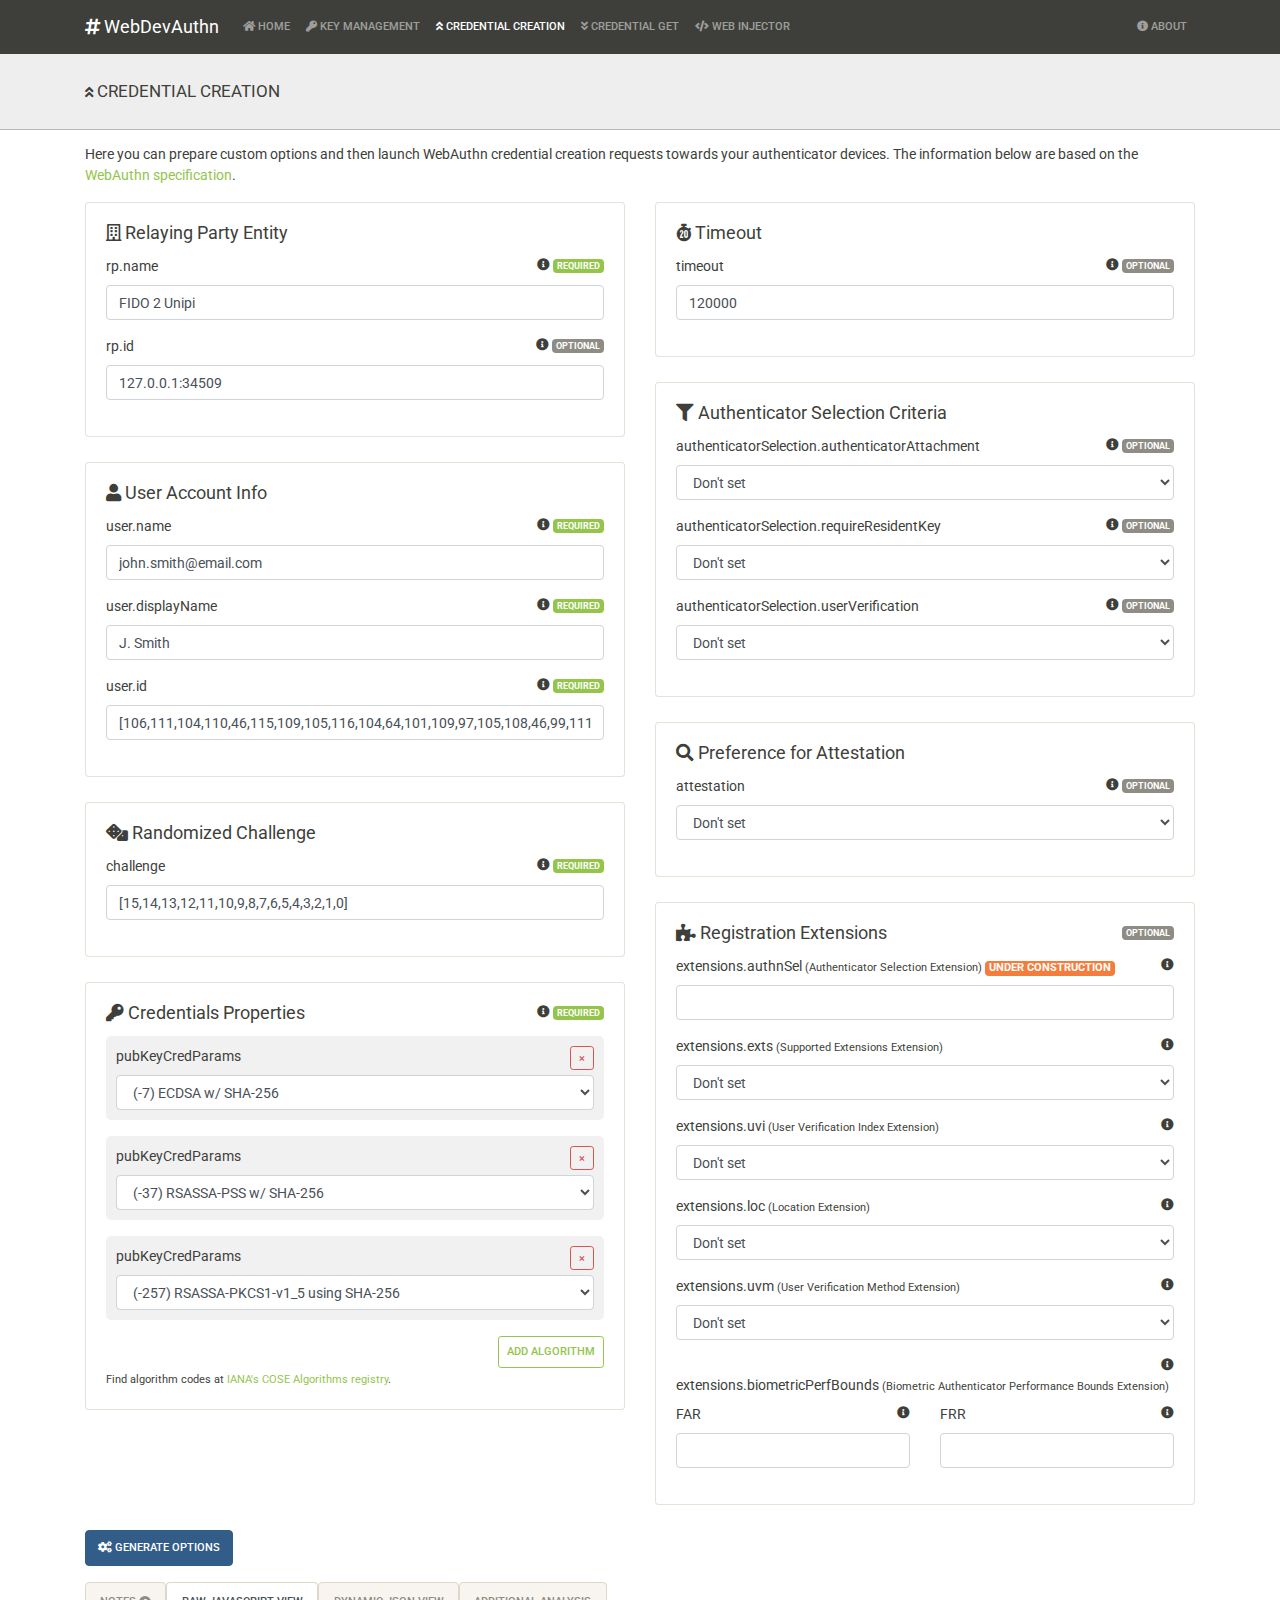
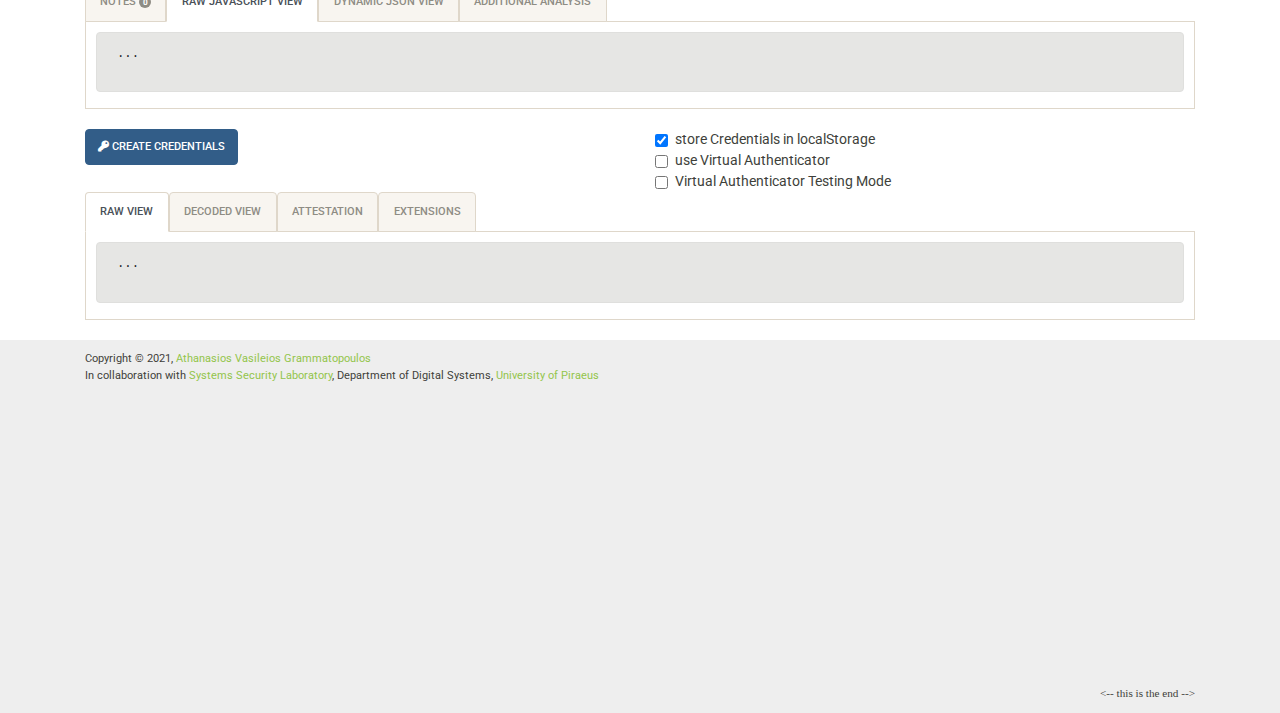
==== credential-creation.html @ 5f717a1f "Initial upload" ====
<!DOCTYPE html>
<html lang="en">
	<head>
		<meta charset="utf-8">
		<title>WebDevAuthn - Credentials Create</title>
		<meta name="description" content="Testing WebAuthn/FIDO2 Javascript API requests and responses">
		<meta name="author" content="UNIPI - FIDO Project 2021">
		<meta name="viewport" content="width=device-width, initial-scale=1, shrink-to-fit=no">

		<link rel="stylesheet" href="css/fontawesome-all.min.css">
		<link rel="stylesheet" href="css/bootstrap.min.css">
		<link rel="stylesheet" href="css/jsNotify.bootstrap.css">
		<link rel="stylesheet" href="css/jsonTree.css">
		<link rel="stylesheet" href="css/webapp.css">
	</head>
	<body>
		<nav class="navbar navbar-expand-lg navbar-dark bg-primary">
			<div class="container">
				<a class="navbar-brand" href="index.html"><i class="fas fa-hashtag"></i> WebDevAuthn</a>
				<button class="navbar-toggler" type="button" data-toggle="collapse" data-target="#navbarSupportedContent" aria-controls="navbarSupportedContent" aria-expanded="false" aria-label="Toggle navigation">
					<span class="navbar-toggler-icon"></span>
				</button>
				<div class="collapse navbar-collapse" id="navbarSupportedContent">
					<ul class="navbar-nav mr-auto">
						<li class="nav-item">
							<a class="nav-link" href="index.html"><i class="fas fa-home"></i> Home</a>
						</li>
						<li class="nav-item">
							<a class="nav-link" href="key-management.html"><i class="fas fa-key"></i> Key Management</a>
						</li>
						<li class="nav-item active">
							<a class="nav-link" href="credential-creation.html"><i class="fas fa-angle-double-up"></i> Credential Creation <span class="sr-only">(current)</span></a>
						</li>
						<li class="nav-item">
							<a class="nav-link" href="credential-get.html"><i class="fas fa-angle-double-down"></i> Credential Get</a>
						</li>
						<li class="nav-item">
							<a class="nav-link" href="web-injector.html"><i class="fas fa-code"></i> Web Injector</a>
						</li>
					</ul>
					<ul class="navbar-nav ml-auto">
						<li class="nav-item">
							<a class="nav-link" href="about.html"><i class="fas fa-info-circle"></i> About</a>
						</li>
					</ul>
				</div>
			</div>
		</nav>

		<!-- Page Title -->
		<div class="main-page-title">
			<div class="container">
				<i class="fas fa-angle-double-up"></i> Credential Creation
			</div>
		</div>

		<!-- Content -->
		<div class="main-container">
			<div class="container">
				<!-- Browser Support { -->
				<div class="row">
					<div class="col-12" id="webauthn-support" style="display: none;">
						<div class="alert alert-warning" role="alert">
							Checking browser's WebAuthn support ...
						</div>
					</div>
					<script src="js/webauthn-support.js"></script>
				</div>
				<!-- } Browser Support -->

				<div class="row">
					<div class="col-12">
						<p>
							Here you can prepare custom options and then launch WebAuthn credential creation requests towards your authenticator devices. The information below are based on the <a href="https://www.w3.org/TR/webauthn/" target="_blank">WebAuthn specification</a>.
						</p>
					</div>

					<div class="col-12 col-md-6 gui-custom-options">
						<!-- Relaying Party -->
						<div class="card">
							<div class="card-body">
								<h5 class="card-title"><i class="far fa-building"></i> Relaying Party Entity</h5>
								<div class="form-group">
									<div class="notes"><i class="fas fa-info-circle" data-toggle="tooltip" title="Human-palatable identifier for the Relying Party, intended only for display"></i> <span class="badge badge-success">REQUIRED</span></div>
									<label for="credential-creation-rp-name">rp.name</label>
									<input type="text" class="form-control" id="credential-creation-rp-name" value="FIDO 2 Unipi">
								</div>
								<div class="form-group">
									<div class="notes"><i class="fas fa-info-circle" data-toggle="tooltip" title="A valid domain string that identifies the WebAuthn Relying Party. It should be the webpage domain or a subset of the domain. Ex. on the page login.example.com, it can be login.example.com or example.com. It ignores port. It requires https. If not specified the webpage domain will be used"></i> <span class="badge badge-secondary">OPTIONAL</span></div>
									<label for="credential-creation-rp-id">rp.id</label>
									<input type="text" class="form-control" id="credential-creation-rp-id" value="">
								</div>
								<script type="text/javascript">
									document.getElementById('credential-creation-rp-id').value = new URL(document.location.href).host;
								</script>
							</div>
						</div>

						<!-- User -->
						<div class="card">
							<div class="card-body">
								<h5 class="card-title"><i class="fas fa-user"></i> User Account Info</h5>
								<div class="form-group">
									<div class="notes"><i class="fas fa-info-circle" data-toggle="tooltip" title="Human-palatable identifier for the user account, intended only for display, helping distinguish form other user. The relay party MAY let the user choose this value (ex. john.smith@email.com or +306901234567)"></i> <span class="badge badge-success">REQUIRED</span></div>
									<label for="credential-creation-user-name">user.name</label>
									<input type="text" class="form-control" id="credential-creation-user-name" value="john.smith@email.com">
								</div>
								<div class="form-group">
									<div class="notes"><i class="fas fa-info-circle" data-toggle="tooltip" title="Human-palatable name for the user account, intended only for display. The relay party SHOULD let the user choose this value (ex. J. Smith)"></i> <span class="badge badge-success">REQUIRED</span></div>
									<label for="credential-creation-user-displayName">user.displayName</label>
									<input type="text" class="form-control" id="credential-creation-user-displayName" value="J. Smith">
								</div>
								<div class="form-group">
									<div class="notes"><i class="fas fa-info-circle" data-toggle="tooltip" title="User id that maps credentials to the rp user entity. The relay party sets this value."></i> <span class="badge badge-success">REQUIRED</span></div>
									<label for="credential-creation-user-id">user.id</label>
									<input type="text" class="form-control" id="credential-creation-user-id" value="">
								</div>
								<script type="text/javascript">
									document.getElementById('credential-creation-user-id').value = JSON.stringify(document.getElementById('credential-creation-user-name').value.split('').map(function (c) {return c.charCodeAt (0);}));
								</script>
							</div>
						</div>

						<!-- Challenge -->
						<div class="card">
							<div class="card-body">
								<h5 class="card-title"><i class="fas fa-dice"></i> Randomized Challenge</h5>
								<div class="form-group">
									<div class="notes"><i class="fas fa-info-circle" data-toggle="tooltip" title="Randomized challenge generated by the relay party server, to avoid replay attacks. Should not be guessable, thus it SHOULD be at least 16 bytes long."></i> <span class="badge badge-success">REQUIRED</span></div>
									<label for="credential-creation-challenge">challenge</label>
									<input type="text" class="form-control" id="credential-creation-challenge" value="">
								</div>
								<script type="text/javascript">
									document.getElementById('credential-creation-challenge').value = (function() {
										let id = [];
										for (var i = 16 -1; i >= 0; i--) id.push(i);
										return JSON.stringify(id);
									})();
								</script>
							</div>
						</div>
						
						<!-- Credentials -->
						<div class="card">
							<div class="card-body">
								<div class="notes"><i class="fas fa-info-circle" data-toggle="tooltip" title="Information about the properties of the credentials to be created. Sequence from the most preferred to the least preferred."></i> <span class="badge badge-success">REQUIRED</span></div>
								<h5 class="card-title"><i class="fas fa-key"></i> Credentials Properties</h5>
								<div id="credential-creation-pubKeyCredParams-wrapper"></div>
								<button type="button" class="btn btn-outline-success btn-sm" id="credential-creation-pubKeyCredParams-add" style="float: right;">Add Algorithm</button>
								<div style="clear: both;"></div>
								<small>Find algorithm codes at <a href="https://www.iana.org/assignments/cose/cose.xhtml#algorithms" target="_blank">IANA's COSE Algorithms registry</a>.</small>
							</div>
						</div>
					</div>

					<div class="col-12 col-md-6 gui-custom-options">
						<!-- Timeout -->
						<div class="card">
							<div class="card-body">
								<h5 class="card-title"><i class="fas fa-stopwatch-20"></i> Timeout</h5>
								<div class="form-group">
									<div class="notes"><i class="fas fa-info-circle" data-toggle="tooltip" title="Timeout hint. Time, in milliseconds, that the caller is willing to wait."></i> <span class="badge badge-secondary">OPTIONAL</span></div>
									<label for="credential-creation-timeout">timeout</label>
									<input type="text" class="form-control" id="credential-creation-timeout" value="120000">
								</div>
							</div>
						</div>
						
						<!-- Authenticator Criteria -->
						<div class="card">
							<div class="card-body">
								<h5 class="card-title"><i class="fas fa-filter"></i> Authenticator Selection Criteria</h5>
								<div class="form-group">
									<div class="notes"><i class="fas fa-info-circle" data-toggle="tooltip" title="Select authenticator options. Built in platform authenticator (`platform`), or Mobile authenticator usable on many platforms (`cross-platform`)"></i> <span class="badge badge-secondary">OPTIONAL</span></div>
									<label for="credential-creation-authenticatorSelection-authenticatorAttachment">authenticatorSelection.authenticatorAttachment</label>
									<select class="form-control" id="credential-creation-authenticatorSelection-authenticatorAttachment">
										<option value="" selected="selected">Don't set</option>
										<option value="platform">platform</option>
										<option value="cross-platform">cross-platform</option>
									</select>
								</div>
								<div class="form-group">
									<div class="notes"><i class="fas fa-info-circle" data-toggle="tooltip" title="Require support for Resident Credentials. [The default value is `false`]"></i> <span class="badge badge-secondary">OPTIONAL</span></div>
									<label for="credential-creation-authenticatorSelection-requireResidentKey">authenticatorSelection.requireResidentKey</label>
									<select class="form-control" id="credential-creation-authenticatorSelection-requireResidentKey">
										<option value="" selected="selected">Don't set</option>
										<option value="true">true</option>
										<option value="false">false (default)</option>
									</select>
								</div>
								<div class="form-group">
									<div class="notes"><i class="fas fa-info-circle" data-toggle="tooltip" title="Requires user verification (`required`) or Prefer user verification (`preferred`)or Do not want user verification (`discouraged`). [The default value is `preferred`]"></i> <span class="badge badge-secondary">OPTIONAL</span></div>
									<label for="credential-creation-authenticatorSelection-userVerification">authenticatorSelection.userVerification</label>
									<select class="form-control" id="credential-creation-authenticatorSelection-userVerification">
										<option value="" selected="selected">Don't set</option>
										<option value="required">required</option>
										<option value="preferred">preferred (default)</option>
										<option value="discouraged">discouraged</option>
									</select>
								</div>
							</div>
						</div>
						
						<!-- Attestation -->
						<div class="card">
							<div class="card-body">
								<h5 class="card-title"><i class="fas fa-search"></i> Preference for Attestation</h5>
								<div class="form-group">
									<div class="notes"><i class="fas fa-info-circle" data-toggle="tooltip" title="Preference for attestation conveyance. No attestation (`none`) or client MAY replace the authenticator-generated attestation statements with attestation statements generated by an Anonymization CA (`indirect`) or attestation statement as generated by the authenticator (`direct`)."></i> <span class="badge badge-secondary">OPTIONAL</span></div>
									<label for="credential-creation-attestation">attestation</label>
									<select class="form-control" id="credential-creation-attestation">
										<option value="" selected="selected">Don't set</option>
										<option value="none">none</option>
										<option value="indirect">indirect</option>
										<option value="direct">direct</option>
										<option value="enterprise">enterprise</option>
									</select>
								</div>
							</div>
						</div>
						
						<!-- Extensions -->
						<div class="card">
							<div class="card-body">
								<div class="notes"><span class="badge badge-secondary">OPTIONAL</span></div>
								<h5 class="card-title"><i class="fas fa-puzzle-piece"></i> Registration Extensions</h5>
								<div class="form-group">
									<div class="notes"><i class="fas fa-info-circle" data-toggle="tooltip" title="This allows a RP to guide the selection of the authenticator that will be leveraged when creating the credential. It is intended primarily for Relying Parties that wish to tightly control the experience around credential creation."></i></div>
									<label for="credential-creation-extensions-authnSel">extensions.authnSel <small>(Authenticator Selection Extension)</small> <span class="badge badge-warning">UNDER CONSTRUCTION</span></label>
									<input type="text" class="form-control" id="credential-creation-extensions-authnSel" value="">
								</div>
								<div class="form-group">
									<div class="notes"><i class="fas fa-info-circle" data-toggle="tooltip" title="This extension enables the RP to determine which extensions the authenticator supports."></i></div>
									<label for="credential-creation-extensions-exts">extensions.exts <small>(Supported Extensions Extension)</small></label>
									<select class="form-control" id="credential-creation-extensions-exts">
										<option value="" selected="selected">Don't set</option>
										<option value="true">true</option>
									</select>
								</div>
								<div class="form-group">
									<div class="notes"><i class="fas fa-info-circle" data-toggle="tooltip" title="This extension enables use of a user verification index."></i></div>
									<label for="credential-creation-extensions-uvi">extensions.uvi <small>(User Verification Index Extension)</small></label>
									<select class="form-control" id="credential-creation-extensions-uvi">
										<option value="" selected="selected">Don't set</option>
										<option value="true">true</option>
									</select>
								</div>
								<div class="form-group">
									<div class="notes"><i class="fas fa-info-circle" data-toggle="tooltip" title="This extension provides the authenticator's current location to the RP."></i></div>
									<label for="credential-creation-extensions-loc">extensions.loc <small>(Location Extension)</small></label>
									<select class="form-control" id="credential-creation-extensions-loc">
										<option value="" selected="selected">Don't set</option>
										<option value="true">true</option>
									</select>
								</div>
								<div class="form-group">
									<div class="notes"><i class="fas fa-info-circle" data-toggle="tooltip" title="This extension enables use of a user verification method."></i></div>
									<label for="credential-creation-extensions-uvm">extensions.uvm <small>(User Verification Method Extension)</small></label>
									<select class="form-control" id="credential-creation-extensions-uvm">
										<option value="" selected="selected">Don't set</option>
										<option value="true">true</option>
									</select>
								</div>
								<div class="form-group">
									<div class="notes"><i class="fas fa-info-circle" data-toggle="tooltip" title="This extension allows RPs to specify the desired performance bounds for selecting biometric authenticators as candidates to be employed in a registration ceremony."></i></div>
									<label>extensions.biometricPerfBounds <small>(Biometric Authenticator Performance Bounds Extension)</small></label>
									<div class="row">
										<div class="col">
											<div class="notes"><i class="fas fa-info-circle" data-toggle="tooltip" title="The FAR is the maximum false acceptance rate for a biometric authenticator allowed by the RP."></i></div>
											<label for="credential-creation-extensions-biometricPerfBounds-far">FAR</label>
											<input type="text" class="form-control" id="credential-creation-extensions-biometricPerfBounds-far" value="">
										</div>
										<div class="col">
											<div class="notes"><i class="fas fa-info-circle" data-toggle="tooltip" title="The FRR is the maximum false rejection rate for a biometric authenticator allowed by the RP."></i></div>
											<label for="credential-creation-extensions-biometricPerfBounds-frr">FRR</label>
											<input type="text" class="form-control" id="credential-creation-extensions-biometricPerfBounds-frr" value="">
										</div>
									</div>
								</div>
							</div>
						</div>
					</div>
				</div>

				<div class="row">
					<!-- Options Section -->
					<div class="col-12">
						<p><button type="button" class="btn btn-primary" id="credential-creation-generate"><i class="fas fa-cogs"></i> Generate Options</button></p>
					</div>
					<div class="col-12">
						<ul class="nav nav-tabs">
							<li class="nav-item">
								<a class="nav-link" data-toggle="tab" href="#credential-creation-options-notes-wrapper">Notes <span id="credential-creation-options-notes-notification" class="badge rounded-pill bg-dark" style="color: white;">0</span></a>
							</li>
							<li class="nav-item">
								<a class="nav-link active" data-toggle="tab" href="#credential-creation-options-raw-wrapper">Raw Javascript View</a>
							</li>
							<li class="nav-item">
								<a class="nav-link" data-toggle="tab" href="#credential-creation-options-dynamic-wrapper">Dynamic JSON View</a>
							</li>
							<li class="nav-item">
								<a class="nav-link" data-toggle="tab" href="#credential-creation-options-additional-wrapper">Additional Analysis</a>
							</li>
						</ul>
						<div class="tab-content">
							<div class="tab-pane fade" id="credential-creation-options-notes-wrapper">
								<div class="alert alert-secondary" role="alert">
									<div id="credential-creation-options-notes">...</div>
								</div>
							</div>
							<div class="tab-pane fade active show" id="credential-creation-options-raw-wrapper">
								<div class="alert alert-secondary" role="alert">
									<pre id="credential-creation-options-raw">...</pre>
								</div>
							</div>
							<div class="tab-pane fade" id="credential-creation-options-dynamic-wrapper">
								<div class="alert alert-secondary" role="alert">
									<div id="credential-creation-options-dynamic">...</div>
								</div>
							</div>
							<div class="tab-pane fade" id="credential-creation-options-additional-wrapper">
								<div class="alert alert-secondary" role="alert">
									<div id="credential-creation-options-additional">...</div>
								</div>
							</div>
						</div>
					</div>

					<!-- Credentials Section -->
					<div class="col-12 col-sm-6">
						<p><button type="button" class="btn btn-primary" id="credential-creation-create"><i class="fas fa-key"></i> Create Credentials</button></p>
					</div>
					<div class="col-12 col-sm-6">
						<div class="form-check">
							<input class="form-check-input" type="checkbox" value="" id="store-credentials-checkbox">
							<label class="form-check-label" for="store-credentials-checkbox">store Credentials in localStorage</label>
						</div>
						<div class="form-check">
							<input class="form-check-input" type="checkbox" value="" id="virtual-authenticator-checkbox">
							<label class="form-check-label" for="virtual-authenticator-checkbox">use Virtual Authenticator</label>
						</div>
						<div class="form-check">
							<input class="form-check-input" type="checkbox" value="" id="virtual-testing-checkbox">
							<label class="form-check-label" for="virtual-testing-checkbox">Virtual Authenticator Testing Mode</label>
						</div>
					</div>
					<div class="col-12" id="virtual-testing-options" style="display: none;">
						<div class="alert alert-secondary" role="alert" style="color: black;">
							<!-- Tests -->
							<div class="row">

								<div class="col-12 col-sm-6">
										<div class="form-check">
										<input class="form-check-input" type="checkbox" value="" id="testing-freezeUserVerificationFlag-checkbox">
										<label class="form-check-label" for="testing-freezeUserVerificationFlag-checkbox">Freeze User Verification Flag</label>
									</div>
								</div>
								<div class="col-12 col-sm-6">
									<select class="form-control form-control-sm" id="testing-freezeUserVerificationFlag-value">
										<option value="true">True</option>
										<option value="false" selected="selected">False</option>
									</select>
								</div>

								<div class="col-12 col-sm-6">
									<div class="form-check">
										<input class="form-check-input" type="checkbox" value="" id="testing-relayPartyID-checkbox">
										<label class="form-check-label" for="testing-relayPartyID-checkbox">Swap Relay Party ID</label>
									</div>
								</div>
								<div class="col-12 col-sm-6">
									<input type="text" class="form-control form-control-sm" id="testing-relayPartyID-value" value="example.com"/>
								</div>

								<div class="col-12 col-sm-6">
									<div class="form-check">
										<input class="form-check-input" type="checkbox" value="" id="testing-origin-checkbox">
										<label class="form-check-label" for="testing-origin-checkbox">Swap Origin</label>
									</div>
								</div>
								<div class="col-12 col-sm-6">
									<input type="text" class="form-control form-control-sm" id="testing-origin-value" value="https://example.com"/>
								</div>

								<div class="col-12 col-sm-6">
									<div class="form-check">
										<input class="form-check-input" type="checkbox" value="" id="testing-algorithm-checkbox">
										<label class="form-check-label" for="testing-algorithm-checkbox">Override Signature Algorithm</label>
									</div>
								</div>
								<div class="col-12 col-sm-6">
									<input type="number" class="form-control form-control-sm" id="testing-algorithm-value" value="-7"/>
								</div>

								<div class="col-12 col-sm-6">
										<div class="form-check">
										<input class="form-check-input" type="checkbox" value="" id="testing-aaguid-checkbox">
										<label class="form-check-label" for="testing-aaguid-checkbox">Clone AAGUID</label>
									</div>
								</div>
								<div class="col-12 col-sm-6">
									<select class="form-control form-control-sm" id="testing-aaguid-value">
										<option value="6028b017-b1d4-4c02-b4b3-afcdafc96bb2">Windows Hello software (6028b017-b1d4-4c02-b4b3-afcdafc96bb2)</option>
										<option value="08987058-cadc-4b81-b6e1-30de50dcbe96">Windows Hello hardware (08987058-cadc-4b81-b6e1-30de50dcbe96)</option>
										<option value="2fc0579f-8113-47ea-b116-bb5a8db9202a">YubiKey 5 NFC (2fc0579f-8113-47ea-b116-bb5a8db9202a)</option>
										<option value="149a2021-8ef6-4133-96b8-81f8d5b7f1f5">Security Key NFC (149a2021-8ef6-4133-96b8-81f8d5b7f1f5)</option>
										<option value="8876631b-d4a0-427f-5773-0ec71c9e0279">Solo FIDO2 (8876631b-d4a0-427f-5773-0ec71c9e0279)</option>
										<option value="45665e06-0798-4edf-b245-37a271ec9c2f">KEY-ID FIDO2 key (45665e06-0798-4edf-b245-37a271ec9c2f)</option>
									</select>
								</div>

								<div class="col-12 col-sm-6">
										<div class="form-check">
										<input class="form-check-input" type="checkbox" value="" id="testing-forceResidentKey-checkbox">
										<label class="form-check-label" for="testing-forceResidentKey-checkbox">Force Resident Key</label>
									</div>
								</div>
								<div class="col-12 col-sm-6">
								</div>

							</div>
						</div>
					</div>
					<div class="col-12">
						<ul class="nav nav-tabs">
							<li class="nav-item">
								<a class="nav-link active" data-toggle="tab" href="#credential-creation-response-raw-wrapper">Raw View</a>
							</li>
							<li class="nav-item">
								<a class="nav-link" data-toggle="tab" href="#credential-creation-response-decoded-wrapper">Decoded View</a>
							</li>
							<li class="nav-item">
								<a class="nav-link" data-toggle="tab" href="#credential-creation-response-decoded-attestation-wrapper">Attestation</a>
							</li>
							<li class="nav-item">
								<a class="nav-link" data-toggle="tab" href="#credential-creation-response-ext-wrapper">Extensions</a>
							</li>
						</ul>
						<div class="tab-content">
							<div class="tab-pane fade active show" id="credential-creation-response-raw-wrapper">
								<div class="alert alert-secondary" role="alert">
									<pre id="credential-creation-response-raw">...</pre>
								</div>
							</div>
							<div class="tab-pane fade" id="credential-creation-response-decoded-wrapper">
								<div class="alert alert-secondary" role="alert">
									<pre id="credential-creation-response-decoded">...</pre>
								</div>
							</div>
							<div class="tab-pane fade" id="credential-creation-response-decoded-attestation-wrapper">
								<div class="alert alert-secondary" role="alert">
									<pre id="credential-creation-response-decoded-attestation">...</pre>
								</div>
								<div style="padding-bottom: 10px;">
									<a id="credential-creation-response-certificate-download" class="btn btn-primary btn-sm" style="display: none;">Download Certificate</a>
								</div>
							</div>
							<div class="tab-pane fade" id="credential-creation-response-ext-wrapper">
								<div class="alert alert-secondary" role="alert">
									<pre id="credential-creation-response-ext">...</pre>
								</div>
							</div>
						</div>
					</div>

					<!-- Credentials Send Back Section -->
					<div class="col-12" style="display: none;">
						<p><button type="button" class="btn btn-primary" id="credential-creation-send"><i class="fas fa-angle-double-left"></i> <i class="fas fa-key"></i> Send Credentials Response</button></p>
					</div>
				</div>
			</div>
		</div>
		<div class="container footer">
			<div class="row">
				<div class="col-12">
					<div>Copyright &copy; 2021, <a href="https://github.com/GramThanos">Athanasios Vasileios Grammatopoulos</a></div>
					<div>In collaboration with <a href="https://ssl.ds.unipi.gr/">Systems Security Laboratory</a>, Department of Digital Systems, <a href="https://www.unipi.gr/">University of Piraeus</a></div>
				</div>
				<div class="col-12">
					<div style="height:300px;"></div>
					<div style="text-align: right;font-family: Consolas;">&lt;-- this is the end --&gt;</div>
				</div>
			</div>
		</div>

		<script src="js/jquery-3.5.1.slim.min.js"></script>
		<script src="js/popper.min.js"></script>
		<script src="js/bootstrap.min.js"></script>
		<script src="js/jsNotify.bundle.js"></script>
		<script src="js/lodash.js"></script>
		<script src="js/cbor.js"></script>
		<script src="js/jsonTree.js"></script>
		<script src="js/credentials-storage.js"></script>
		<script type="text/javascript">
			// Tooltips
			$(function() {$('[data-toggle="tooltip"]').tooltip()});
		</script>

		<!-- Randomness Tests - https://github.com/mzsoltmolnar/random-bitstream-tester -->
		<script src="js/random-tests.js"></script>

		<script src="js/falcon.js"></script>
		<script src="js/crypto-extend.js"></script>
		
		<script src="js/webauthn-tools.js"></script>
		<script src="js/webauthn-authenticator.js"></script>
		<script src="js/webauthn-create.js"></script>
	</body>
</html>
---- css/jsonTree.css ----
/*
 * JSON Tree Viewer
 * http://github.com/summerstyle/jsonTreeViewer
 *
 * Copyright 2017 Vera Lobacheva (http://iamvera.com)
 * Released under the MIT license (LICENSE.txt)
 *
 * Modified by GramThanos
 */

/* Background for the tree. May use for <body> element */
.jsontree_bg {
    background: #FFF;
}

/* Styles for the container of the tree (e.g. fonts, margins etc.) */
.jsontree_tree_wrapper > .jsontree_tree {
    margin-left: 0px;
    padding-left: 0px;
    overflow-x: auto;
}

.jsontree_tree {
    word-break: break-all;
    margin-left: 14px;
    padding-left: 14px;
    font-family: 'PT Mono', monospace;
    font-size: 14px;
    color: #000000;
}
.jsontree_tree li {
    list-style-type: none;
    line-height: 18px;
    font-size: 12px;
}

/* Styles for a list of child nodes */
.jsontree_child-nodes {
    display: none;
    margin-left: 14px;
    padding-left: 14px; 
    /*margin-bottom: 5px;*/
    line-height: 2;
}
.jsontree_node_expanded > .jsontree_value-wrapper > .jsontree_value > .jsontree_child-nodes {
    display: block;
}

/* Styles for labels */
.jsontree_label-wrapper {
    float: left;
    margin-right: 8px;
}
.jsontree_label {
    font-weight: normal;
    vertical-align: top;
    color: #000;
    position: relative;
    padding: 1px;
    border-radius: 4px;
    cursor: default;
}
.jsontree_node_marked > .jsontree_label-wrapper > .jsontree_label {
    background: #fff2aa;
}

/* Styles for values */
.jsontree_value-wrapper {
    display: block;
    /*overflow: hidden;*/
}
.jsontree_node_complex > .jsontree_value-wrapper {
    /*overflow: inherit;*/
}
.jsontree_value { 
    vertical-align: top;
    display: inline;
}
.jsontree_value_null {
    color: #777;
    font-weight: bold;
}
.jsontree_value_string, .jsontree_value_Uint8Array {
    color: #025900;
    font-weight: bold;
}
.jsontree_value_number {
    color: #000E59;
    font-weight: bold;
}
.jsontree_value_boolean {
    color: #600100;
    font-weight: bold;
}

/* Styles for active elements */
.jsontree_expand-button {
    position: absolute;
    top: 3px;
    left: -15px;
    display: block;
    width: 11px;
    height: 11px;
    background-image: url('icons.svg');
}
.jsontree_node_expanded > .jsontree_label-wrapper > .jsontree_label > .jsontree_expand-button {
    background-position: 0 -11px;
}
.jsontree_show-more {
    cursor: pointer;
}
.jsontree_node_expanded > .jsontree_value-wrapper > .jsontree_value > .jsontree_show-more {
    display: none;
}
.jsontree_node_empty > .jsontree_label-wrapper > .jsontree_label > .jsontree_expand-button,
.jsontree_node_empty > .jsontree_value-wrapper > .jsontree_value > .jsontree_show-more {
    display: none !important;
}
.jsontree_node_complex > .jsontree_label-wrapper > .jsontree_label {
    cursor: pointer;
}
.jsontree_node_empty > .jsontree_label-wrapper > .jsontree_label {
    cursor: default !important;
}
---- css/webapp.css ----
html, body {
	background-color: #eeeeee;
}

.main-page-title {
	padding: 25px 0px;
	background-color: #eeeeee;
	font-size: 1.2em;
	text-transform: uppercase;
	border-bottom: 1px solid #b7b7b7;
}

.main-page-title i.fas {
	font-size: 0.8em;
}

.main-container {
	padding-top: 1em;
	background-color: #ffffff;
}

.main-container .card {
	margin-bottom: 25px;
}

.main-container .notes {
	float: right;
	font-size: 0.9em;
}

.footer {
	font-size: 0.8em;
	margin-top: 1em;
	margin-bottom: 1em;
}

.tooltip {
	text-transform: none;
}
.tooltip .tooltip-inner {
	text-align: justify;
	line-height: 1.2em;
}

.alert-secondary, .alert-secondary>td, .alert-secondary>th {
	background-color: #e6e6e4;
}

.tab-content {
	border: 1px solid #dfd7ca;
	padding: 10px 10px 0px 10px;
	margin-top: -1px;
	margin-bottom: 20px;
}

.btn.btn-sm-h {
	line-height: 14px;
}

.tab-pane > .alert > div {
}

.badges-code-wrap {
	font-family: Consolas;
	/*
	white-space: break-spaces;
	text-align: left;
	*/
}

.form-group.sub-group {
	background-color: #f1f1f1;
	padding: 10px;
	border-radius: 5px;
}

.form-group.sub-group .btn-outline-danger {
	float: right;
	height: 24px;
	line-height: 24px;
	padding-top: 0;
}
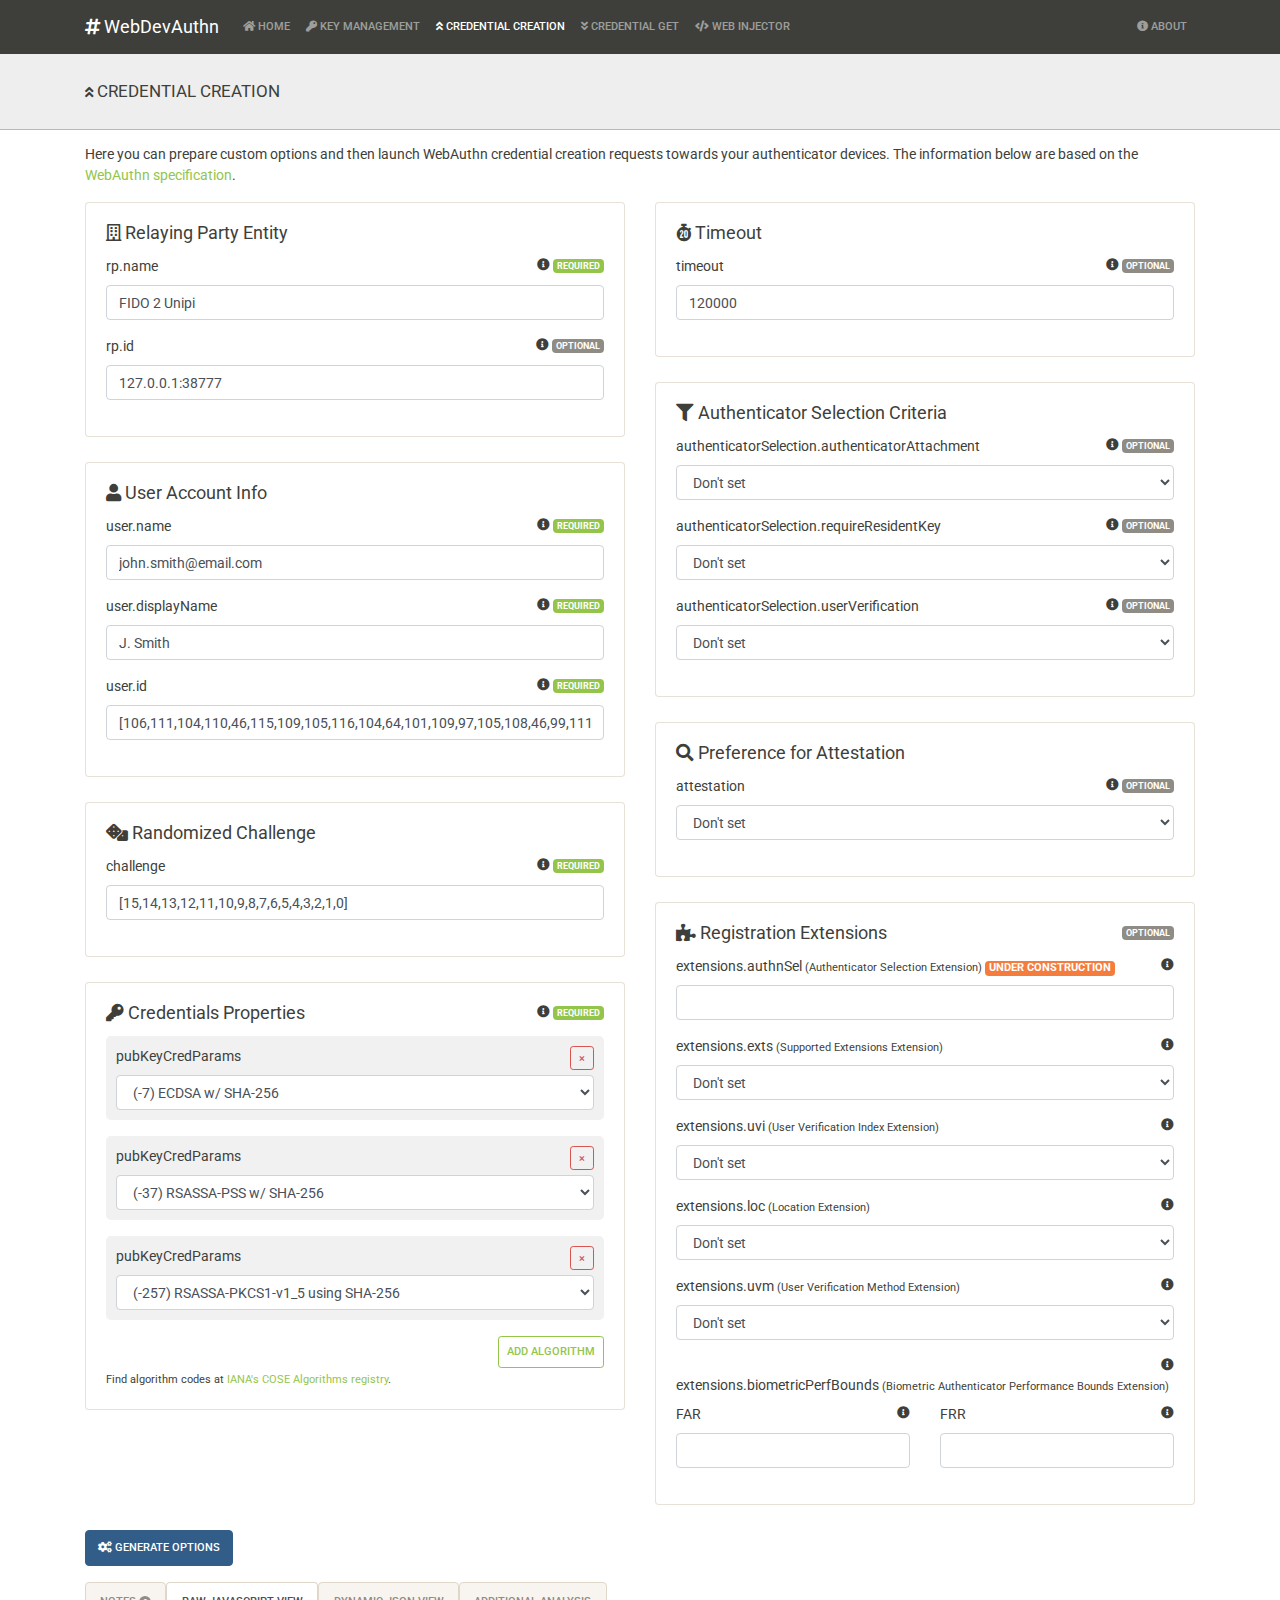
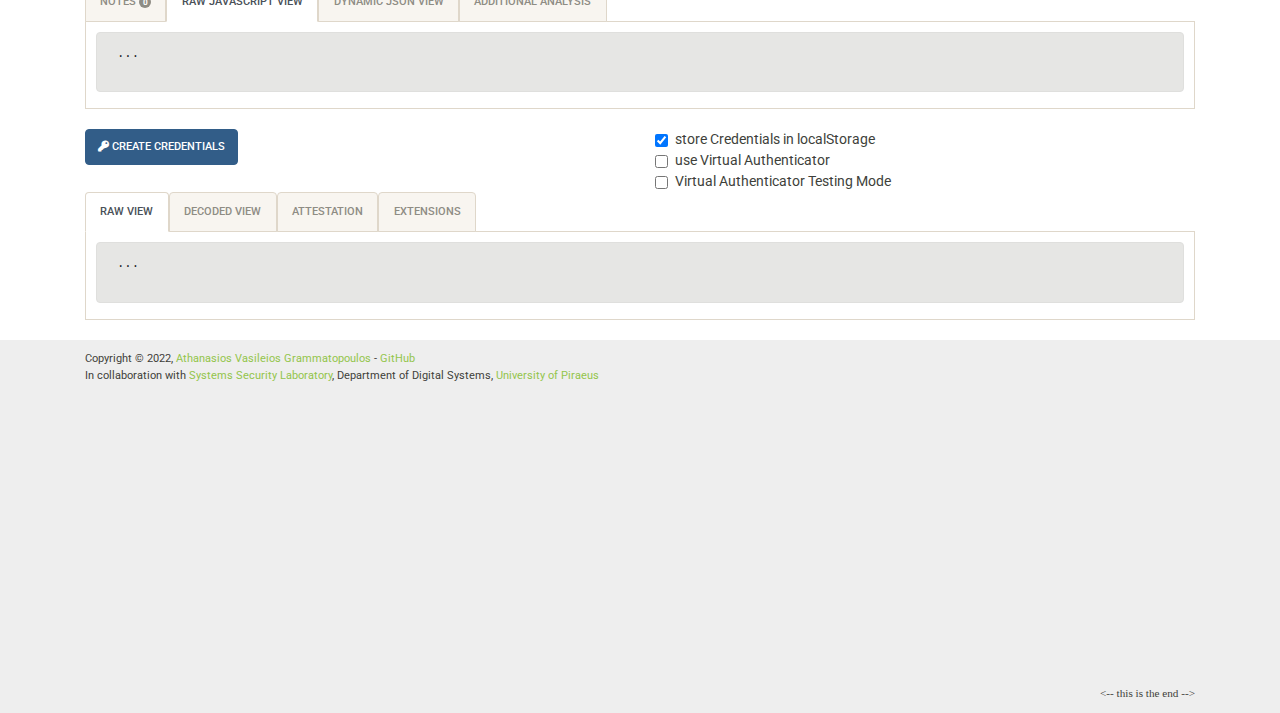
==== commit 16c40165: "More testing options added" ====
--- a/credential-creation.html
+++ b/credential-creation.html
@@ -350,6 +350,26 @@
 							<div class="row">
 
 								<div class="col-12 col-sm-6">
+									<div class="form-check">
+										<input class="form-check-input" type="checkbox" value="" id="testing-challenge-checkbox">
+										<label class="form-check-label" for="testing-challenge-checkbox">Swap Challenge</label>
+									</div>
+								</div>
+								<div class="col-12 col-sm-6">
+									<input type="text" class="form-control form-control-sm" id="testing-challenge-value" value="123456"/>
+								</div>
+
+								<div class="col-12 col-sm-6">
+									<div class="form-check">
+										<input class="form-check-input" type="checkbox" value="" id="testing-userId-checkbox">
+										<label class="form-check-label" for="testing-userId-checkbox">Swap User Id</label>
+									</div>
+								</div>
+								<div class="col-12 col-sm-6">
+									<input type="text" class="form-control form-control-sm" id="testing-userId-value" value="123456"/>
+								</div>
+
+								<div class="col-12 col-sm-6">
 										<div class="form-check">
 										<input class="form-check-input" type="checkbox" value="" id="testing-freezeUserVerificationFlag-checkbox">
 										<label class="form-check-label" for="testing-freezeUserVerificationFlag-checkbox">Freeze User Verification Flag</label>
@@ -473,7 +493,7 @@
 		<div class="container footer">
 			<div class="row">
 				<div class="col-12">
-					<div>Copyright &copy; 2021, <a href="https://github.com/GramThanos">Athanasios Vasileios Grammatopoulos</a></div>
+					<div>Copyright &copy; 2022, <a href="https://github.com/GramThanos">Athanasios Vasileios Grammatopoulos</a> - <a href="https://github.com/GramThanos/WebDevAuthn">GitHub</a></div>
 					<div>In collaboration with <a href="https://ssl.ds.unipi.gr/">Systems Security Laboratory</a>, Department of Digital Systems, <a href="https://www.unipi.gr/">University of Piraeus</a></div>
 				</div>
 				<div class="col-12">
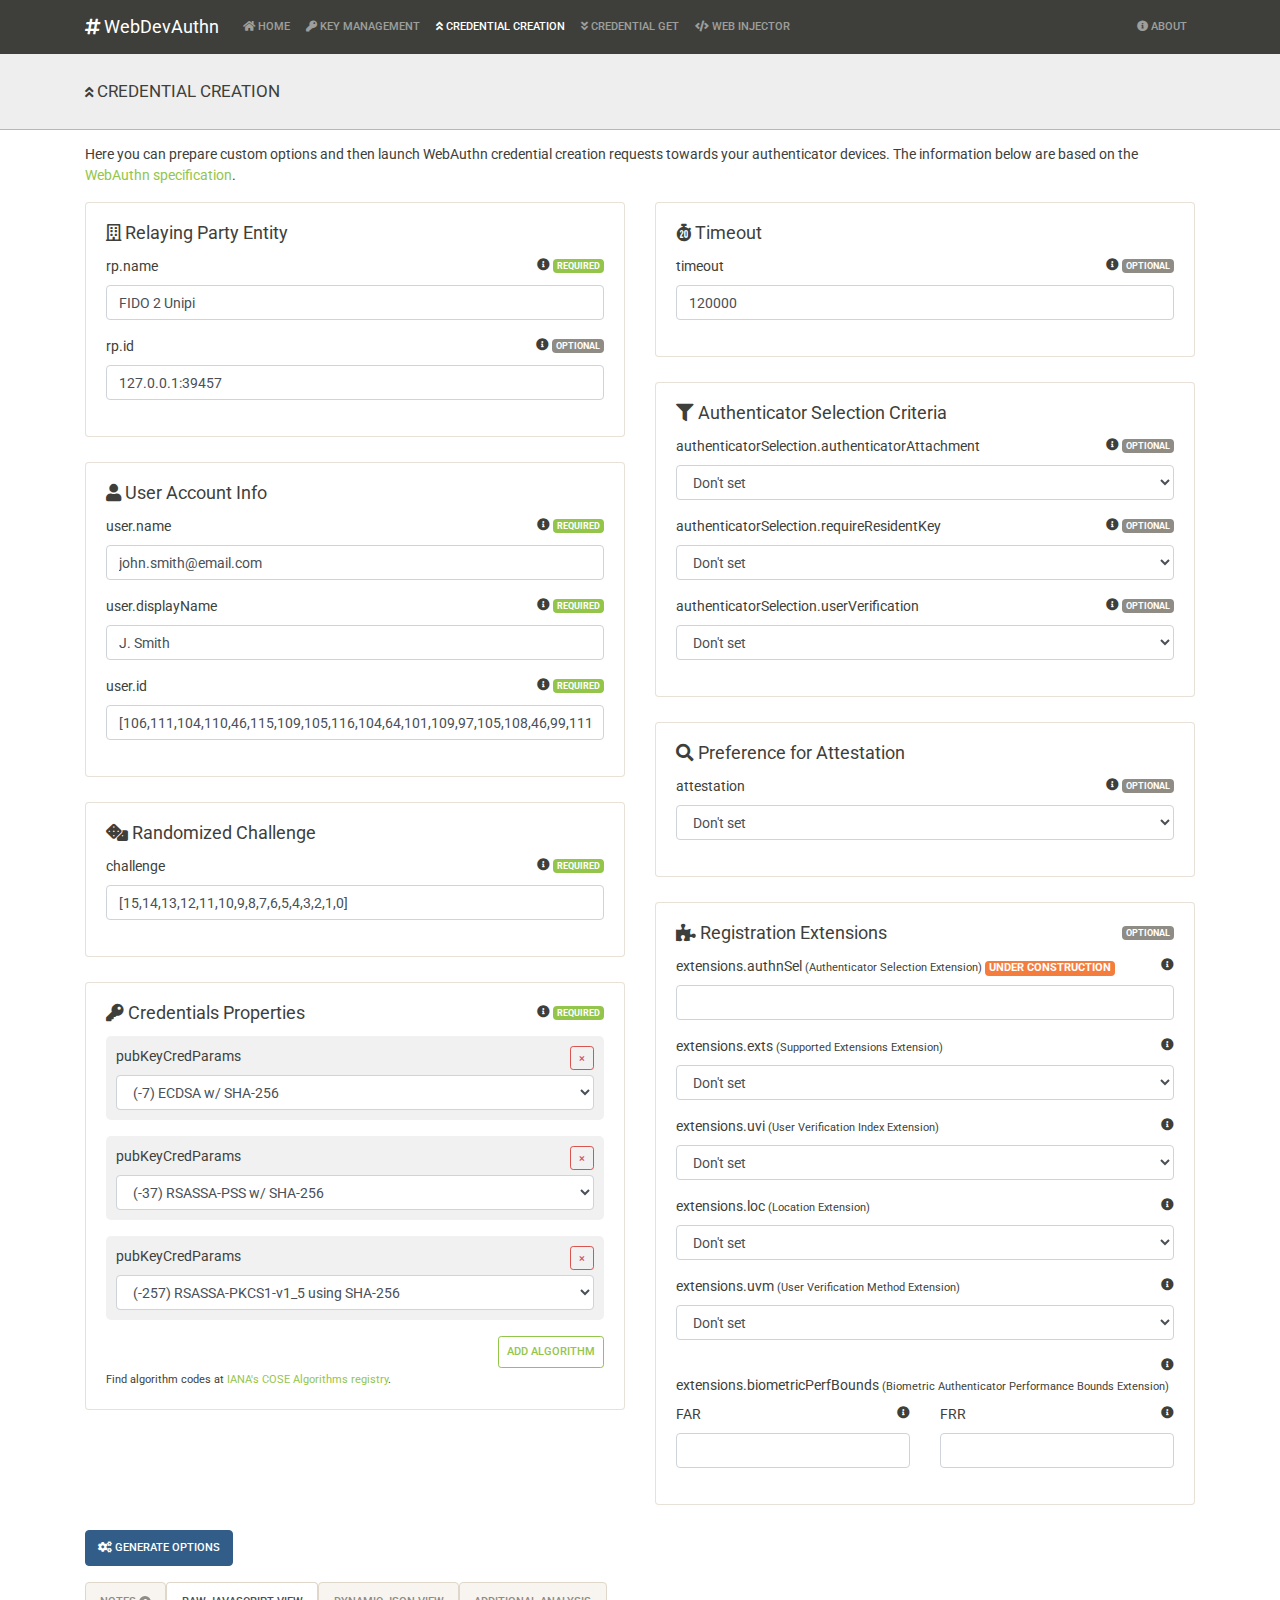
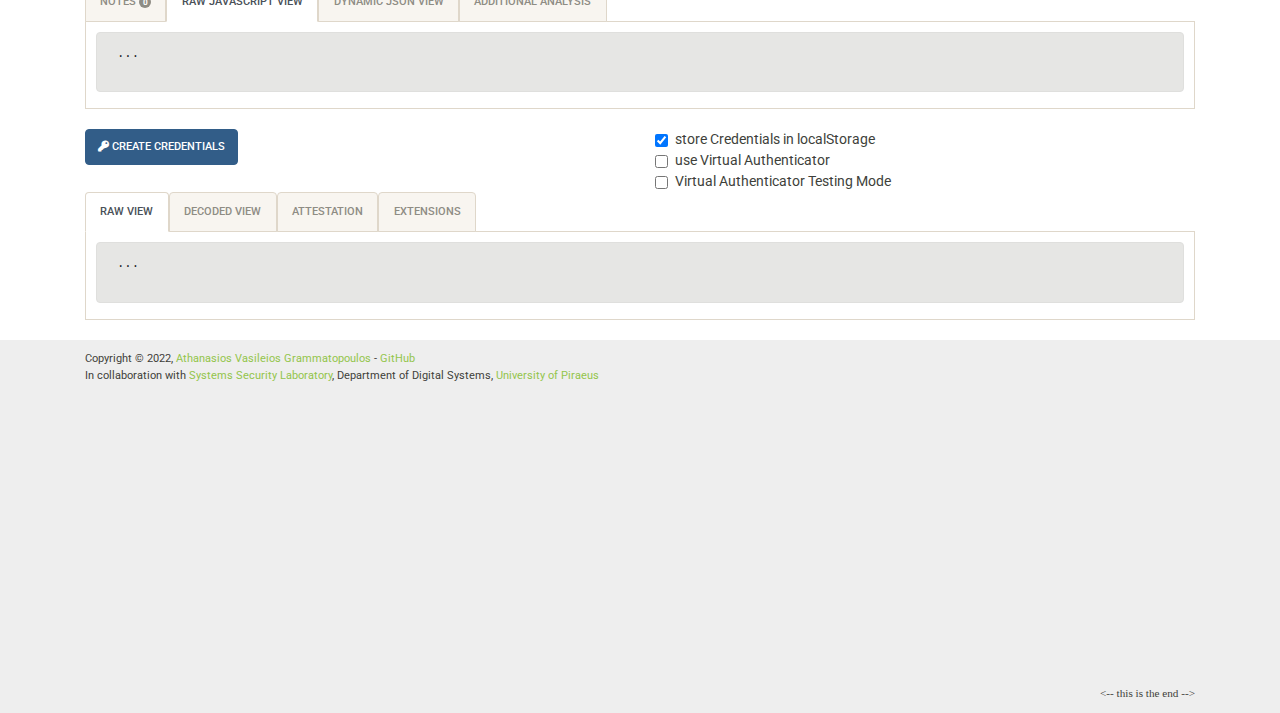
==== commit 3a0b4b72: "small change" ====
--- a/credential-creation.html
+++ b/credential-creation.html
@@ -356,7 +356,7 @@
 									</div>
 								</div>
 								<div class="col-12 col-sm-6">
-									<input type="text" class="form-control form-control-sm" id="testing-challenge-value" value="123456"/>
+									<input type="text" class="form-control form-control-sm" id="testing-challenge-value" value="Dw4NDAsKCQgHBgUEAwIBAA"/>
 								</div>
 
 								<div class="col-12 col-sm-6">
@@ -366,7 +366,7 @@
 									</div>
 								</div>
 								<div class="col-12 col-sm-6">
-									<input type="text" class="form-control form-control-sm" id="testing-userId-value" value="123456"/>
+									<input type="text" class="form-control form-control-sm" id="testing-userId-value" value="am9obi5zbWl0aEBlbWFpbC5jb20"/>
 								</div>
 
 								<div class="col-12 col-sm-6">
